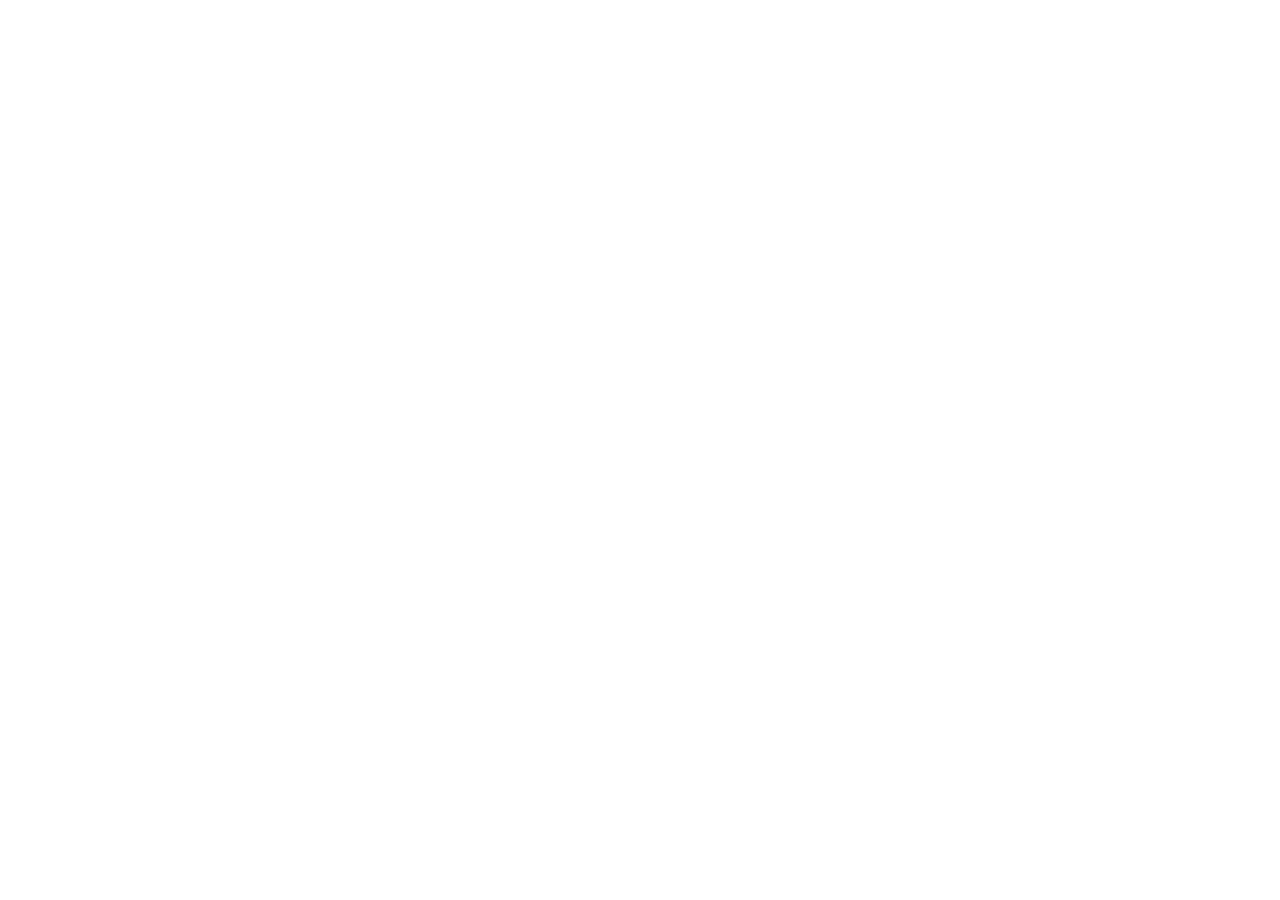
==== index.html @ 91e9de31 "first commit" ====
<!DOCTYPE html>
<html lang="en">
<head>
    <meta charset="UTF-8">
    <meta name="viewport" content="width=device-width, initial-scale=1.0">
    <title>Document</title>

    <link rel="stylesheet" href="style.css">
</head>
<body>
    
    <script src="./index.js"></script>
</body>
</html>
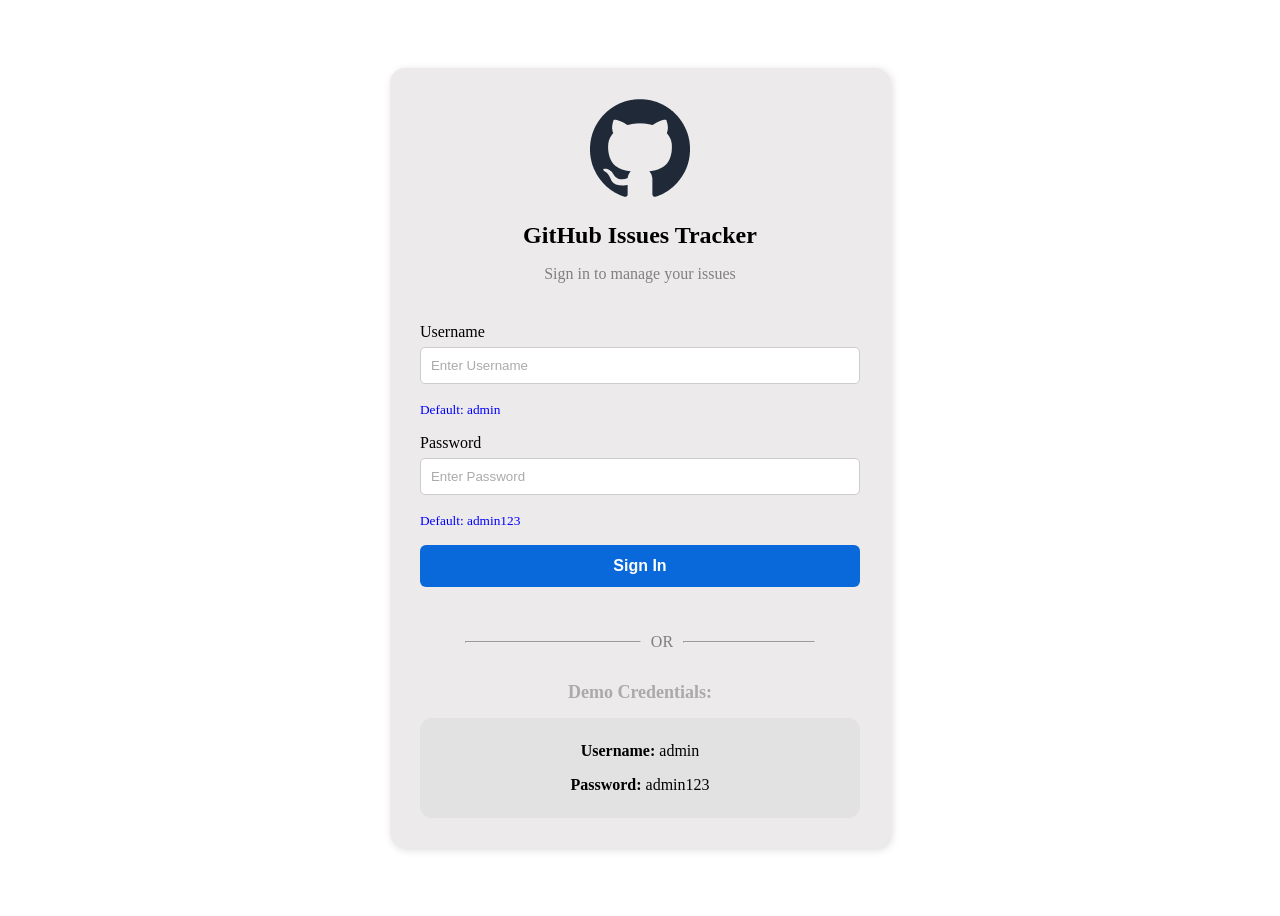
==== commit b8466278: "Design Login page As Sigma" ====
--- a/index.html
+++ b/index.html
@@ -3,11 +3,59 @@
 <head>
     <meta charset="UTF-8">
     <meta name="viewport" content="width=device-width, initial-scale=1.0">
-    <title>Document</title>
+    <title>GitHub Issue Tracker</title>
 
     <link rel="stylesheet" href="style.css">
 </head>
 <body>
+
+    <section class="login-section">
+        
+        <div class="login-container">
+
+            <!-- Login Heading  -->
+
+           <div class="login-heading">
+            <img src="./assets/github-logo.png" alt="GitHub Logo">
+            <h1>GitHub Issues Tracker</h1>
+            
+            <p>Sign in to manage your issues</p>
+           </div>
+
+           <!-- Login Body  -->
+
+           <div class="login-body">
+            <label for="username">Username</label>
+            <input type="text" placeholder="Enter Username">
+            <p><small>Default:  admin</small></p>
+
+            <label for="password">Password</label>
+            <input type="password" placeholder="Enter Password">
+            <p><small>Default:  admin123</small></p>
+
+            <button type="button">Sign In</button>
+           </div>
+
+           <!-- Or container  -->
+
+           <div class="or-container">
+            <div class="line-one"><hr></div>
+            <div class="text"><p>OR</p></div>
+
+            <div class="line-two"><hr></div>
+           </div>
+
+           <!-- Demo Credentials Section  -->
+
+           <div class="demo-credentials">
+            <h2>Demo Credentials:</h2>
+            <div class="credentials-p">
+                <p><span class="bold">Username:</span> admin</p>
+                <p><span class="bold">Password:</span> admin123</p>
+            </div>
+           </div>
+
+    </section>
     
     <script src="./index.js"></script>
 </body>
--- a/style.css
+++ b/style.css
@@ -0,0 +1,117 @@
+*{
+    box-sizing: border-box;
+}
+.login-section{
+    width: 70%;
+    max-width: 1140px;
+    display: flex;
+    flex-direction: column;
+    justify-content: center;
+    margin: 0 auto;
+    height: 100vh;
+    align-items: center;
+}
+
+.login-container {
+    width: 100%;
+    max-width: 500px;
+    padding: 30px;
+    background-color: rgb(236, 234, 234);
+    align-items: center;
+    justify-content: center;
+    border-radius: 15px;
+    box-shadow: 2px 2px 8px gainsboro;
+
+}
+
+.login-heading {
+    text-align: center;
+    margin-bottom: 40px;
+}
+
+.login-heading h1 {
+    margin-bottom: 0px;
+}
+
+.login-heading p {
+    color: grey;
+}
+
+/* Login Body  */
+
+.login-body input {
+    width: 100%;
+    padding: 10px;
+    margin-top: 6px;
+    border: 1px solid #ccc;
+    border-radius: 5px;
+}
+
+.login-body input::placeholder {
+    color: #aaa;
+}
+
+.login-body p {
+    font-size: 16px;
+    color: blue;
+}
+
+.login-body button {
+    width: 100%;
+    padding: 12px;
+    border: none;
+    border-radius: 6px;
+    background-color:#0969da;
+    color: white;
+    font-size: 16px;
+    font-weight: bold;
+    cursor: pointer;
+    transition: 0.2s;
+    margin-bottom: 30px;
+}
+
+.login-body button:hover {
+    background-color: #0550ae;
+}
+
+/* Or container  */
+
+.or-container {
+    display: flex;
+    align-items: center;
+    gap: 10px;
+    justify-content: center;
+}
+.line-one {
+    width: 40%;
+    color: rgb(239, 236, 236);
+}
+.line-two {
+    width: 30%;
+    color: #aaa;
+}
+
+.or-container p {
+    color: grey;
+}
+
+/* Demo Vredentials  */
+
+.demo-credentials {
+    text-align: center;
+}
+
+.demo-credentials h2 {
+    color: rgb(171, 170, 170);
+    font-size: 18px;
+    font-weight: 700;
+}
+
+.credentials-p {
+    background-color: #e2e2e2;
+    padding: 8px;
+    border-radius: 12px;
+}
+.bold {
+    font-weight: bold;
+}
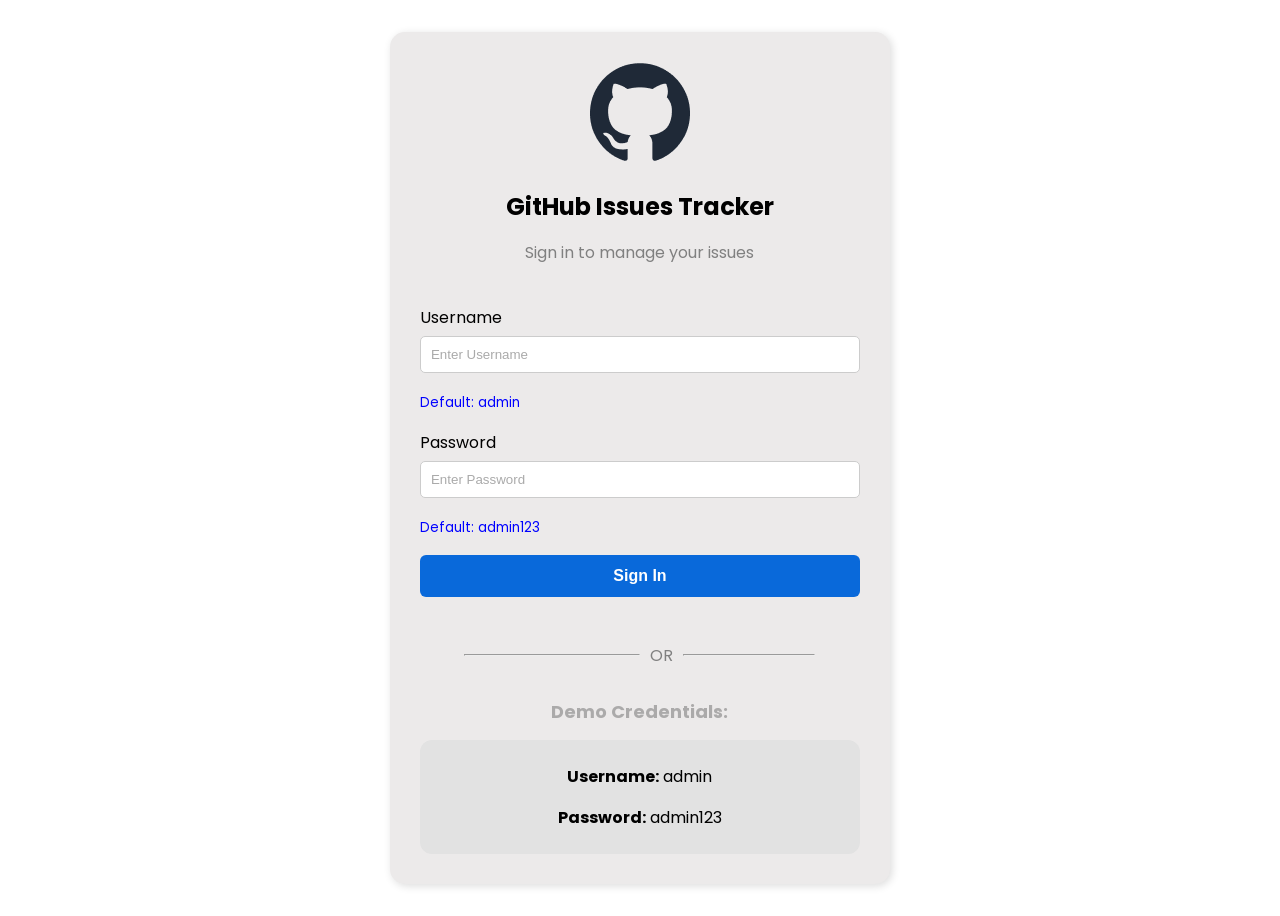
==== commit 97490727: "update some JS code" ====
--- a/index.html
+++ b/index.html
@@ -6,6 +6,7 @@
     <title>GitHub Issue Tracker</title>
 
     <link rel="stylesheet" href="style.css">
+    <link href="https://fonts.googleapis.com/css2?family=Poppins:wght@400;500;600;700&display=swap" rel="stylesheet">
 </head>
 <body>
 
@@ -26,11 +27,11 @@
 
            <div class="login-body">
             <label for="username">Username</label>
-            <input type="text" placeholder="Enter Username">
+            <input id="username" type="text" placeholder="Enter Username">
             <p><small>Default:  admin</small></p>
 
             <label for="password">Password</label>
-            <input type="password" placeholder="Enter Password">
+            <input id="password" type="password" placeholder="Enter Password">
             <p><small>Default:  admin123</small></p>
 
             <button type="button">Sign In</button>
--- a/style.css
+++ b/style.css
@@ -1,5 +1,10 @@
 *{
     box-sizing: border-box;
+}
+body {
+
+font-family: "Poppins", sans-serif;
+
 }
 .login-section{
     width: 70%;
@@ -114,4 +119,323 @@
 }
 .bold {
     font-weight: bold;
+}
+
+
+
+/* ************Main page er design ******  */
+
+
+/* Navbar  */
+.main-body {
+    margin: 0;
+    padding: 0;
+    background-color: #e8ecf1;
+}
+.navbar {
+    display: flex;
+    justify-content: space-between;
+    background-color: white;
+    padding: 5px;
+    align-items: center;
+}
+
+.logo {
+    display: flex;
+    justify-content: center;
+    align-items: center;
+    gap: 10px;
+    margin-left: 20px;
+}
+
+.logo img{
+    width: 30px;
+    height: 30px;
+}
+
+.search-box {
+    display: flex;
+    gap: 10px;
+    margin-right: 20px;
+}
+
+
+.search-box input {
+    padding: 10px;
+    border-radius: 8px;
+    border: none;
+    font-size: 16px;
+    background-color:#e4e4e7;
+}
+
+.search-box button {
+      padding: 10px;
+    border-radius: 8px;
+    border: none;
+    font-size: 16px;
+    font-weight: bold;
+    background-color: blue;
+    color:white;
+    cursor: pointer;
+    
+}
+
+.search-box button:hover {
+    background-color: #0969da;
+}
+
+
+/* Whole Section  */
+
+.whole-section {
+    padding: 50px 80px;
+}
+.taps {
+    display: flex;
+    gap: 10px;
+    background-color:#FFFFFF;
+    padding: 18px;
+    border-radius: 8px;
+    margin-bottom: 30px;
+}
+.tap {
+    width: 150px;
+    padding: 8px;
+    font-size: 16px;
+    border-radius: 5px;
+    font-weight: bold;
+    border: none;
+    background-color: #e4e4e7;
+    color: rgb(105, 105, 105);
+}
+.tap:hover{
+    background-color: blue;
+    color: white;
+}
+
+
+
+
+/* Design for Issue info  */
+
+.issue-info{
+    display: flex;
+    justify-content: space-between;
+    align-items: center;
+    background-color: white;
+    padding: 18px;
+    border-radius: 5px;
+}
+
+.issue-left{
+    display: flex;
+    gap: 10px;
+    align-items: center;
+}
+
+.image {
+    display:flex;
+    background-color: #d1cfcf;
+    border-radius: 100%;
+    align-items: center;
+    justify-content: center;
+    width: 50px;
+    height: 50px;
+}
+
+.issue-left h3 {
+    font-size: 20px;
+}
+
+.issue-left p{
+    color: gray;
+}
+
+.issue-right {
+    display: flex;
+    gap: 25px;
+}
+
+
+
+
+/* card design  */
+
+.issues-container{
+display:grid;
+grid-template-columns:repeat(4,1fr);
+gap:20px;
+padding:20px;
+
+}
+
+.issue-card{
+border-top:5px solid gray;
+background:white;
+padding:15px;
+border-radius:8px;
+box-shadow:0 2px 5px rgba(0,0,0,0.1);
+cursor: pointer;
+transition: 0.2s;
+
+}
+
+.issue-card:hover{
+    transform: translateY(-4px);
+}
+
+
+/* Loading Spinner on data load  */
+
+.modal{
+
+display:none;
+position:fixed;
+top:0;
+left:0;
+width:100%;
+height:100%;
+background:rgba(0,0,0,0.5);
+justify-content:center;
+align-items:center;
+
+}
+
+.modal-content{
+
+background:white;
+padding:25px;
+border-radius:8px;
+width:400px;
+
+}
+
+.close{
+
+font-size:25px;
+cursor:pointer;
+float:right;
+
+}
+
+
+.spinner{
+
+display:none;
+width:50px;
+height:50px;
+border:6px solid #ddd;
+border-top:6px solid #0969da;
+border-radius:50%;
+animation:spin 1s linear infinite;
+position:fixed;
+top:50%;
+left:50%;
+transform:translate(-50%, -50%);
+
+}
+
+@keyframes spin{
+
+0%{transform:rotate(0deg);}
+100%{transform:rotate(360deg);}
+
+}
+
+.active{
+background-color: blue;
+color: white;
+}
+
+
+@media (max-width:900px){
+
+    .whole-section{
+        padding: 30px;
+    }
+
+.issues-container{
+
+grid-template-columns:repeat(2,1fr);
+
+}
+
+.navbar{
+    flex-direction: column;
+    gap: 10px;
+    padding: 15px;
+}
+
+.search-box{
+    width: 100%;
+    justify-content: center;
+}
+
+.search-box input{
+    width: 60%;
+}
+
+.logo{
+    margin-left: 0;
+}
+
+}
+
+/* Mobile  */
+
+@media (max-width:576px){
+
+    .login-section{
+        width: 90%;
+    }
+
+    .login-container{
+        padding: 20px;
+    }
+
+    .navbar{
+        flex-direction: column;
+        gap: 10px;
+    }
+
+    .logo h2{
+        font-size: 18px;
+    }
+
+    .search-box input{
+        width: 100%;
+    }
+
+    .search-box button{
+        width: 100%;
+    }
+
+    .whole-section{
+        padding: 20px;
+    }
+
+    .taps{
+        flex-direction: column;
+    }
+
+    .tap{
+        width: 100%;
+    }
+
+    .issue-info{
+        flex-direction: column;
+        align-items: flex-start;
+        gap: 15px;
+    }
+    
+    .issue-right{
+        gap: 10px;
+    }
+
+.issues-container{
+
+grid-template-columns:1fr;
+
+}
+
 }
